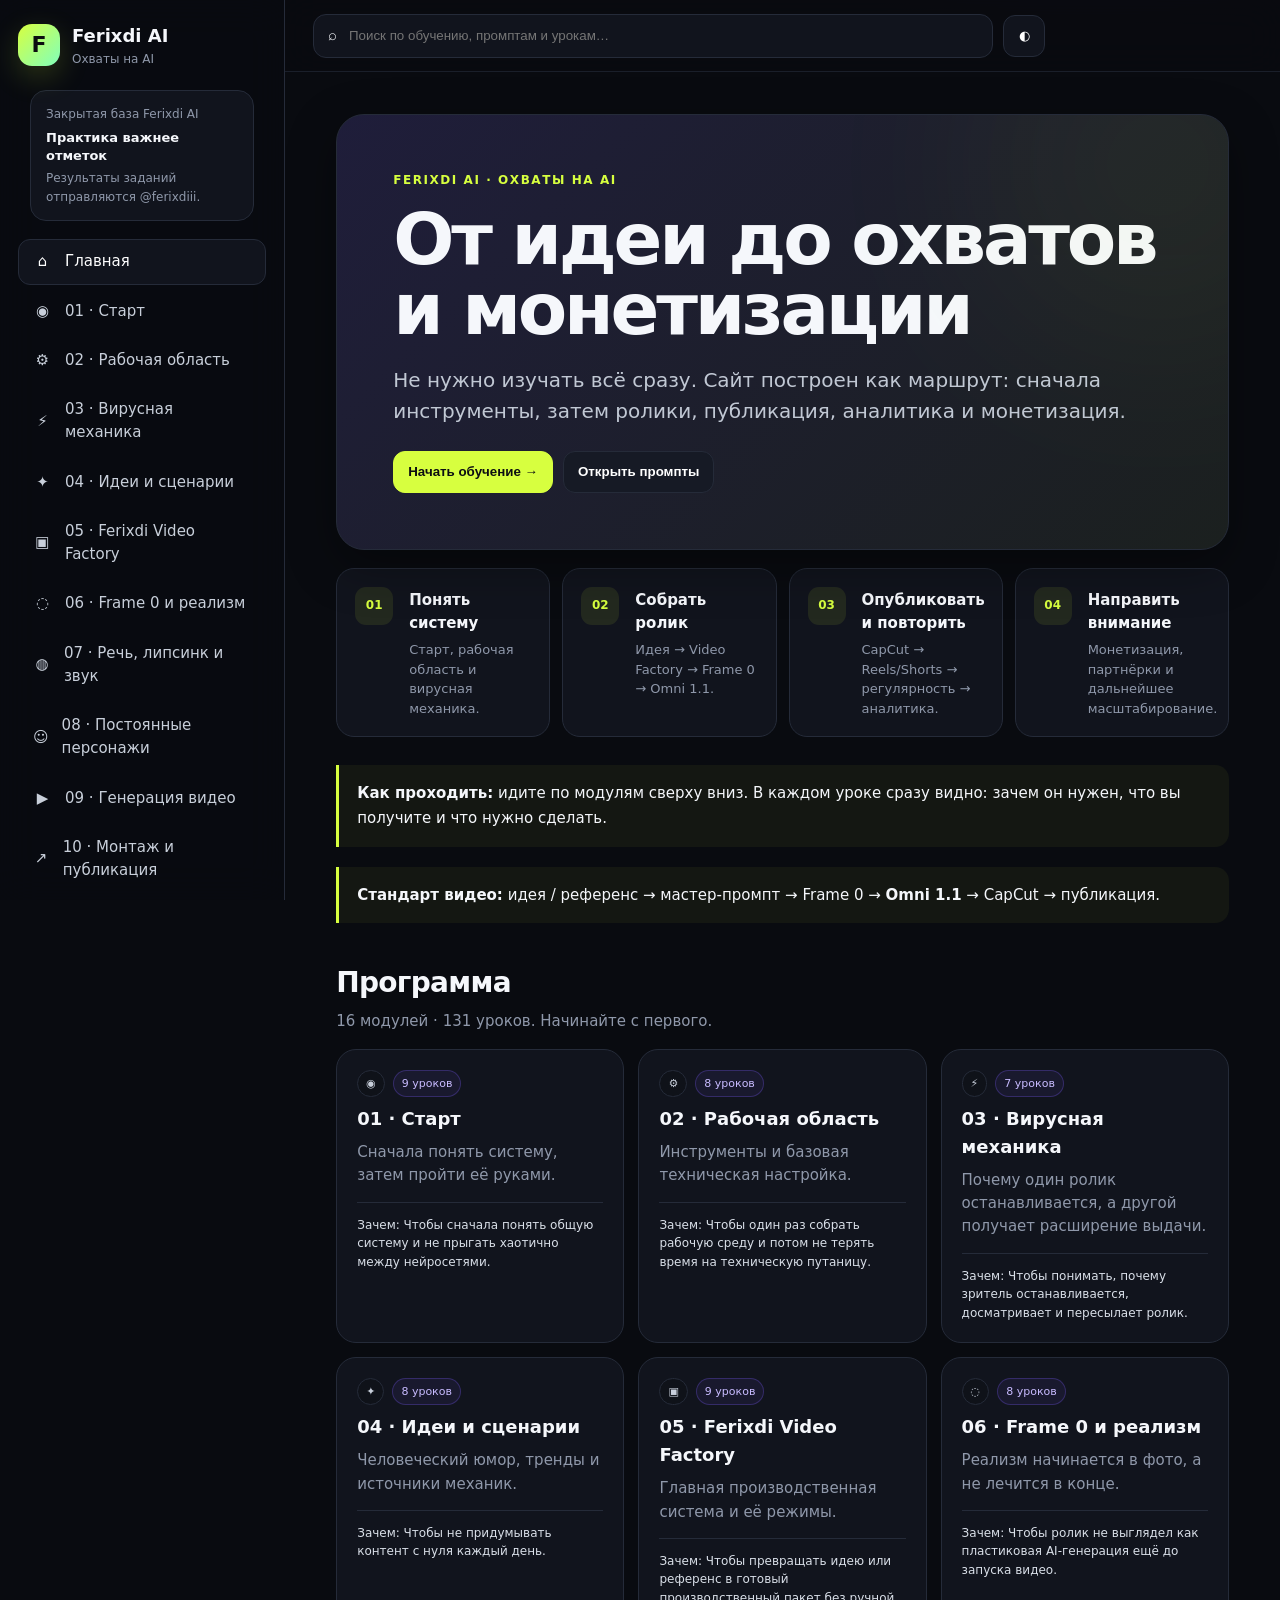
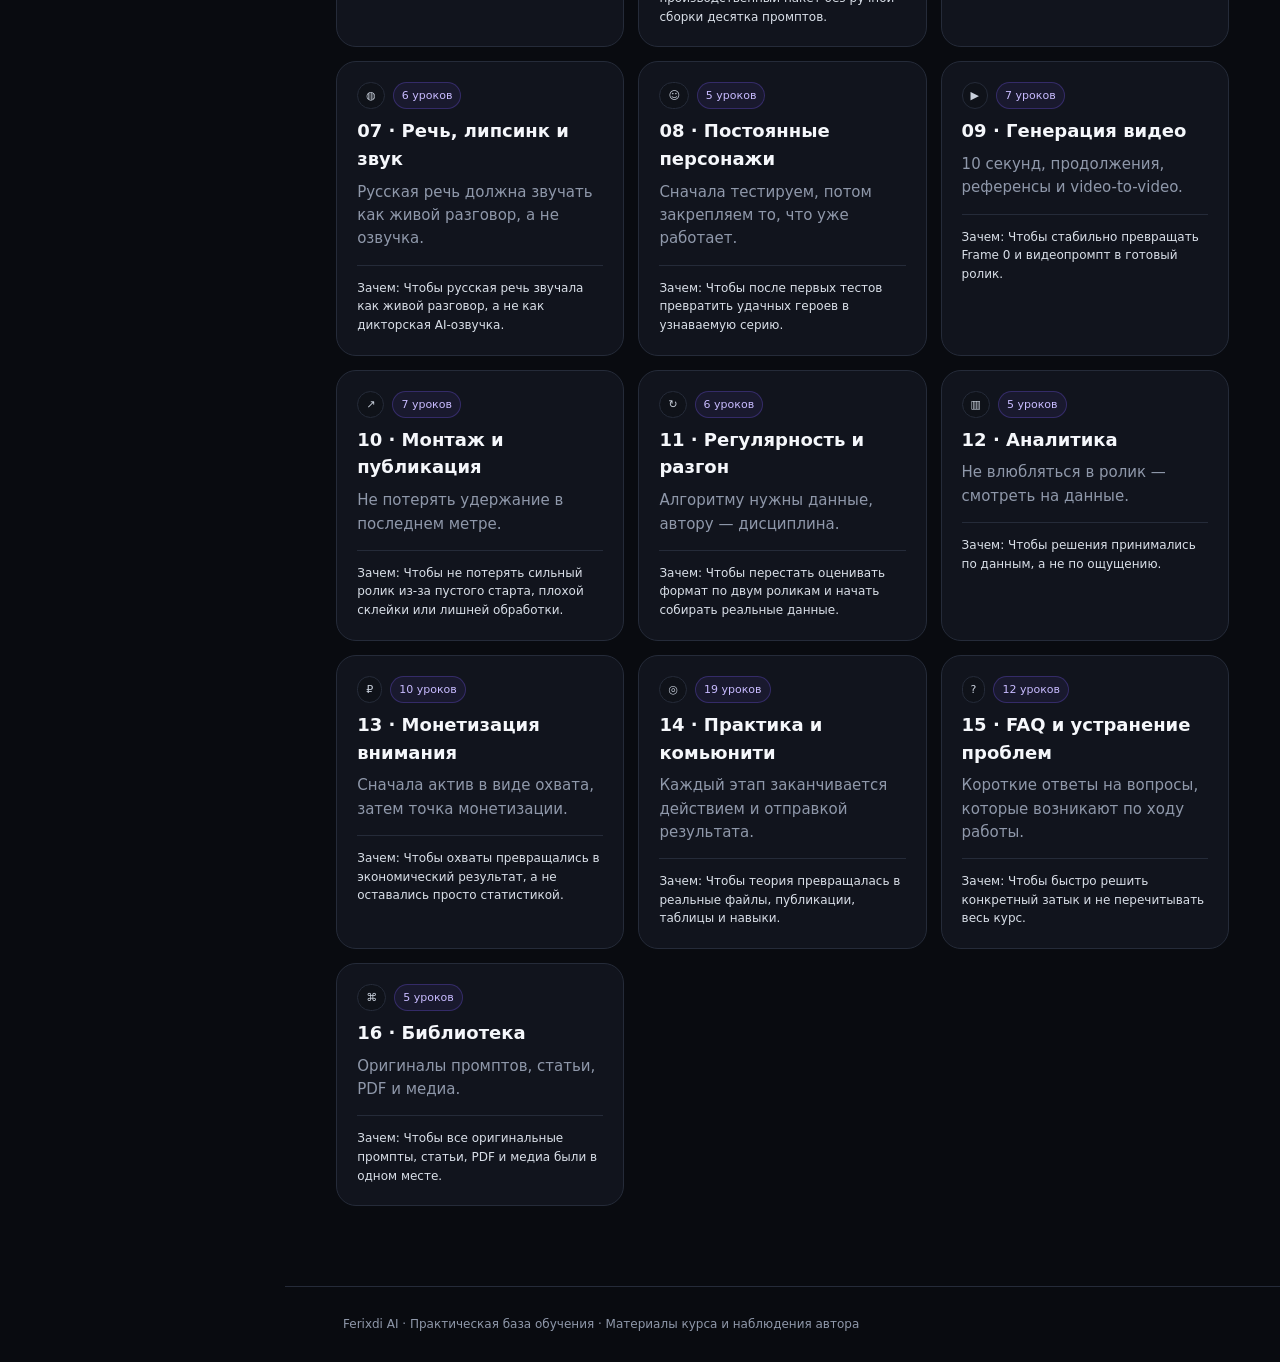
==== index.html @ ac0b733c "Cache bust simplified course UI" ====
<!doctype html>
<html lang="ru">
<head>
  <meta charset="utf-8" />
  <meta name="viewport" content="width=device-width, initial-scale=1" />
  <meta name="theme-color" content="#0a0c12" />
  <title>Ferixdi AI — Охваты на AI</title>
  <meta name="description" content="Практическая система Ferixdi AI: охваты, AI-видео, персонажи, аналитика и монетизация." />
  <link rel="stylesheet" href="assets/css/styles.css?v=20260930-4" />
</head>
<body>
  <div class="app-shell">
    <aside class="sidebar" id="sidebar">
      <div class="brand-wrap">
        <div class="brand-mark">F</div>
        <div><div class="brand">Ferixdi AI</div><div class="brand-sub">Охваты на AI</div></div>
      </div>
      <div class="sidebar-note">
        <div class="muted small">Закрытая база Ferixdi AI</div>
        <strong>Практика важнее отметок</strong>
        <div class="muted small">Результаты заданий отправляются @ferixdiii.</div>
      </div>
      <nav id="nav" class="nav"></nav>
      <div class="sidebar-bottom">
        <a class="ghost-btn" href="https://t.me/ferixdiii" target="_blank" rel="noreferrer">Написать @ferixdiii</a>
      </div>
    </aside>

    <main class="main">
      <header class="topbar">
        <button class="icon-btn mobile-only" id="menuBtn" aria-label="Открыть меню">☰</button>
        <div class="search-wrap">
          <span>⌕</span><input id="searchInput" placeholder="Поиск по обучению, промптам и урокам…" />
        </div>
        <button class="icon-btn" id="themeBtn" title="Переключить тему">◐</button>
      </header>

      <section id="view"></section>
      <footer class="footer">Ferixdi AI · Практическая база обучения · Материалы курса и наблюдения автора</footer>
    </main>
  </div>

  <div class="modal" id="modal" aria-hidden="true">
    <div class="modal-backdrop" data-close></div>
    <div class="modal-card">
      <button class="modal-close" data-close>×</button>
      <div id="modalBody"></div>
    </div>
  </div>

  <script src="assets/js/app.js?v=20260930-4"></script>
<!-- final-build -->
</body>
</html>
---- assets/css/styles.css ----
:root{--bg:#090b10;--panel:#11141d;--panel2:#161a25;--text:#f5f7fb;--muted:#8f98aa;--line:#252b39;--accent:#d7ff3f;--accent2:#7c5cff;--danger:#ff6d7a;--shadow:0 16px 48px rgba(0,0,0,.35)}
*{box-sizing:border-box} html{scroll-behavior:smooth} body{margin:0;background:radial-gradient(1000px 600px at 85% -10%,rgba(124,92,255,.16),transparent 55%),var(--bg);color:var(--text);font:15px/1.55 Inter,ui-sans-serif,system-ui,-apple-system,BlinkMacSystemFont,"Segoe UI",sans-serif}.app-shell{display:grid;grid-template-columns:285px 1fr;min-height:100vh}.sidebar{position:sticky;top:0;height:100vh;padding:22px 18px;border-right:1px solid var(--line);background:rgba(9,11,16,.88);backdrop-filter:blur(18px);overflow:auto;z-index:20}.brand-wrap{display:flex;gap:12px;align-items:center;margin-bottom:22px}.brand-mark{width:42px;height:42px;border-radius:14px;display:grid;place-items:center;background:linear-gradient(135deg,var(--accent),#81ffbc);color:#0b0d10;font-weight:900;font-size:22px;box-shadow:0 10px 30px rgba(215,255,63,.18)}.brand{font-weight:850;font-size:18px}.brand-sub{font-size:12px;color:var(--muted)}.sidebar-progress{background:var(--panel);border:1px solid var(--line);border-radius:16px;padding:14px;margin-bottom:16px}.progress-line{height:7px;background:#202533;border-radius:99px;overflow:hidden;margin:10px 0}.progress-line span{display:block;height:100%;width:0;background:linear-gradient(90deg,var(--accent),#7dffa5);transition:.3s}.progress-label{display:flex;justify-content:space-between;gap:8px;font-size:12px;color:var(--muted)}.progress-label strong{color:var(--text)}.nav{display:flex;flex-direction:column;gap:4px}.nav-item{display:flex;gap:10px;align-items:center;padding:10px 11px;border-radius:12px;color:#c8cfda;text-decoration:none;cursor:pointer;border:1px solid transparent}.nav-item:hover,.nav-item.active{background:var(--panel);border-color:var(--line);color:#fff}.nav-icon{width:25px;text-align:center}.sidebar-bottom{margin-top:22px}.ghost-btn,.btn{display:inline-flex;align-items:center;justify-content:center;gap:8px;border-radius:12px;padding:10px 14px;text-decoration:none;font-weight:700;cursor:pointer;border:1px solid var(--line)}.ghost-btn{color:#e7ebf2;background:transparent;width:100%}.btn{background:var(--accent);border-color:var(--accent);color:#0c0e12}.btn.secondary{background:var(--panel2);color:#fff;border-color:var(--line)}.btn.small{padding:7px 10px;font-size:12px}.main{min-width:0}.topbar{height:72px;position:sticky;top:0;z-index:15;display:flex;align-items:center;gap:10px;padding:12px 28px;background:rgba(9,11,16,.78);backdrop-filter:blur(18px);border-bottom:1px solid rgba(37,43,57,.65)}.search-wrap{max-width:680px;flex:1;display:flex;align-items:center;gap:10px;background:var(--panel);border:1px solid var(--line);border-radius:13px;padding:0 14px}.search-wrap input{width:100%;height:42px;border:0;outline:0;background:transparent;color:#fff}.icon-btn{width:42px;height:42px;border-radius:12px;border:1px solid var(--line);background:var(--panel);color:#fff;cursor:pointer}.mobile-only{display:none}#view{padding:32px clamp(20px,4vw,58px) 80px;max-width:1460px;margin:0 auto}.hero{position:relative;overflow:hidden;border:1px solid var(--line);border-radius:28px;padding:clamp(26px,5vw,56px);background:linear-gradient(135deg,rgba(124,92,255,.13),rgba(215,255,63,.05)),var(--panel);box-shadow:var(--shadow)}.hero:after{content:"";position:absolute;width:300px;height:300px;right:-80px;top:-100px;border-radius:50%;background:var(--accent);filter:blur(120px);opacity:.08}.eyebrow{font-size:12px;letter-spacing:.13em;text-transform:uppercase;color:var(--accent);font-weight:800}.hero h1{font-size:clamp(34px,6vw,72px);line-height:.98;letter-spacing:-.045em;margin:14px 0 18px;max-width:950px}.hero p{font-size:clamp(16px,2vw,20px);max-width:820px;color:#c1c8d4}.hero-actions{display:flex;flex-wrap:wrap;gap:10px;margin-top:24px}.kpis{display:grid;grid-template-columns:repeat(4,minmax(0,1fr));gap:12px;margin-top:18px}.kpi{background:var(--panel);border:1px solid var(--line);padding:18px;border-radius:18px}.kpi strong{font-size:24px;display:block}.kpi span{color:var(--muted);font-size:12px}.section-head{display:flex;align-items:end;justify-content:space-between;gap:20px;margin:38px 0 16px}.section-head h2{margin:0;font-size:28px;letter-spacing:-.025em}.section-head p{margin:5px 0 0;color:var(--muted)}.grid{display:grid;grid-template-columns:repeat(3,minmax(0,1fr));gap:14px}.card{background:var(--panel);border:1px solid var(--line);border-radius:20px;padding:20px;transition:.2s;position:relative}.card:hover{transform:translateY(-2px);border-color:#353d50}.card h3{margin:8px 0 8px;font-size:18px}.card p{color:var(--muted);margin:0 0 14px}.card-meta{display:flex;gap:8px;flex-wrap:wrap}.badge{font-size:11px;border:1px solid var(--line);padding:4px 8px;border-radius:99px;color:#c9d0dc;background:#0f1219}.badge.accent{color:#dfff69;border-color:rgba(215,255,63,.25);background:rgba(215,255,63,.06)}.badge.purple{color:#c8bbff;border-color:rgba(124,92,255,.28);background:rgba(124,92,255,.08)}.lesson-list{display:grid;gap:10px}.lesson-row{display:grid;grid-template-columns:auto 1fr auto;gap:14px;align-items:center;background:var(--panel);border:1px solid var(--line);border-radius:16px;padding:14px 16px}.lesson-check{width:26px;height:26px;border-radius:50%;border:1px solid #394153;background:#0c0f15;color:transparent;cursor:pointer}.lesson-check.done{background:var(--accent);border-color:var(--accent);color:#0b0d10}.lesson-row h4{margin:0 0 3px}.lesson-row small{color:var(--muted)}.lesson-actions{display:flex;gap:8px}.article{max-width:1040px;width:100%}.article h1{font-size:clamp(38px,5vw,62px);line-height:1.04;letter-spacing:-.04em;max-width:980px;margin:16px 0 18px}.article h2{margin:38px 0 14px;font-size:28px;letter-spacing:-.02em}.article p,.article li{font-size:16px;line-height:1.78;color:#c9d0dc}.article>p:first-of-type{font-size:18px;line-height:1.65;color:#e8ecf4;max-width:900px}.callout{border-left:3px solid var(--accent);background:rgba(215,255,63,.05);padding:16px 18px;border-radius:0 14px 14px 0;margin:20px 0}.quote{font-size:22px;line-height:1.35;color:#fff;font-weight:750}.steps{counter-reset:s;display:grid;gap:12px;margin:22px 0}.step{display:grid;grid-template-columns:42px minmax(0,1fr);gap:14px;align-items:start;background:var(--panel);border:1px solid var(--line);padding:17px 18px;border-radius:16px;min-width:0}.step:before{counter-increment:s;content:counter(s);width:34px;height:34px;border-radius:10px;background:var(--accent);color:#0b0d10;font-weight:900;display:grid;place-items:center;line-height:1}.step>span{display:block;min-width:0;line-height:1.65;color:#e4e8f0;overflow-wrap:normal;word-break:normal}.media-grid{display:grid;grid-template-columns:repeat(2,minmax(0,1fr));gap:14px}.media-card{background:var(--panel);border:1px solid var(--line);border-radius:18px;overflow:hidden}.media-card video,.media-card img{display:block;width:100%;max-height:430px;object-fit:contain;background:#050607}.media-body{padding:15px}.media-body h4{margin:0 0 6px}.prompt-grid{display:grid;grid-template-columns:repeat(2,minmax(0,1fr));gap:14px}.prompt-card{background:linear-gradient(145deg,rgba(124,92,255,.08),transparent 45%),var(--panel);border:1px solid var(--line);border-radius:20px;padding:20px}.prompt-card h3{margin:8px 0}.prompt-card .desc{color:var(--muted)}.prompt-viewer{background:#06080d;border:1px solid var(--line);border-radius:14px;max-height:68vh;overflow:auto;font:12px/1.6 ui-monospace,SFMono-Regular,Menlo,monospace}.prompt-line{display:grid;grid-template-columns:52px 1fr;gap:14px;padding:0 12px;border-bottom:1px solid rgba(255,255,255,.02);position:relative}.prompt-line:hover{background:#121722}.prompt-line .ln{color:#596174;text-align:right;user-select:none}.prompt-line code{white-space:pre-wrap;color:#e8ecf4}.line-tip{position:fixed;z-index:100;background:#171b25;color:#fff;border:1px solid #333a4d;border-radius:10px;padding:10px 12px;max-width:360px;font:12px/1.4 system-ui;box-shadow:var(--shadow);pointer-events:none;display:none}.toolbar{display:flex;gap:8px;flex-wrap:wrap;margin-bottom:12px}.timeline{display:grid;gap:10px}.timeline-item{display:grid;grid-template-columns:100px 1fr;gap:16px}.timeline-left{color:var(--accent);font-weight:800}.timeline-body{padding:0 0 18px 18px;border-left:1px solid var(--line)}.community-grid{display:grid;grid-template-columns:repeat(3,minmax(0,1fr));gap:12px}.person{background:var(--panel);border:1px solid var(--line);border-radius:16px;padding:14px}.person strong{display:block}.person a{color:#c9ff63;text-decoration:none;font-size:13px}.task{border:1px solid var(--line);border-radius:18px;padding:18px;background:var(--panel);margin-bottom:12px}.task h3{margin-top:0}.task .task-num{color:var(--accent);font-weight:900}.mini-links{display:flex;flex-wrap:wrap;gap:8px}.mini-links a{color:#dfe5ef;text-decoration:none;border:1px solid var(--line);border-radius:10px;padding:7px 9px;background:#0d1017}.footer{padding:28px 58px;border-top:1px solid var(--line);color:var(--muted);font-size:12px}.muted{color:var(--muted)}.small{font-size:12px}.modal{position:fixed;inset:0;z-index:80;display:none}.modal.open{display:block}.modal-backdrop{position:absolute;inset:0;background:rgba(0,0,0,.72);backdrop-filter:blur(5px)}.modal-card{position:relative;margin:4vh auto;width:min(1100px,92vw);max-height:92vh;overflow:auto;background:var(--bg);border:1px solid var(--line);border-radius:22px;padding:24px;box-shadow:var(--shadow)}.modal-close{position:sticky;float:right;top:0;z-index:3;width:38px;height:38px;border-radius:10px;background:var(--panel2);color:#fff;border:1px solid var(--line);font-size:24px;cursor:pointer}.search-results{display:grid;gap:8px}.search-hit{background:var(--panel);border:1px solid var(--line);border-radius:14px;padding:14px;cursor:pointer}.light{--bg:#f5f7fb;--panel:#fff;--panel2:#f1f3f7;--text:#141821;--muted:#697386;--line:#dfe4ec;--shadow:0 16px 40px rgba(30,40,60,.09)}.light body{background:var(--bg)}
@media(max-width:1100px){.grid,.community-grid{grid-template-columns:repeat(2,minmax(0,1fr))}.kpis{grid-template-columns:repeat(2,minmax(0,1fr))}}
@media(max-width:900px){.deep-grid{grid-template-columns:1fr}}
@media(max-width:820px){.app-shell{display:block}.sidebar{position:fixed;left:-310px;width:285px;transition:.25s;box-shadow:var(--shadow)}.sidebar.open{left:0}.mobile-only{display:inline-grid;place-items:center}.topbar{padding:12px 14px}#view{padding:22px 14px 60px}.grid,.prompt-grid,.community-grid,.media-grid{grid-template-columns:1fr}.lesson-row{grid-template-columns:auto 1fr}.lesson-actions{grid-column:2}.kpis{grid-template-columns:1fr 1fr}.timeline-item{grid-template-columns:1fr}.timeline-body{border-left:0;padding-left:0}.footer{padding:24px 14px}.hero{border-radius:22px}}

.sidebar-note{
  margin:14px 12px 18px;
  padding:14px 15px;
  border:1px solid var(--line);
  border-radius:16px;
  background:var(--panel);
  display:grid;
  gap:5px;
}
.sidebar-note strong{font-size:13px;line-height:1.35}
.lesson-block{
  margin:34px 0 26px;
  padding-top:8px;
  border-top:1px solid var(--line);
}
.lesson-block h2{margin:18px 0 12px;font-size:24px}
.lesson-block p{line-height:1.78}


/* Lesson reading layout */
.lesson-section-head{margin-bottom:18px;max-width:860px}
.section-kicker{display:inline-block;margin-bottom:6px;font-size:11px;letter-spacing:.14em;font-weight:850;color:var(--accent)}
.section-intro{margin:0;color:var(--muted)!important;font-size:15px!important;line-height:1.65!important}
.deep-grid{display:grid;grid-template-columns:repeat(2,minmax(0,1fr));gap:16px;margin-top:18px}
.deep-card{position:relative;background:linear-gradient(145deg,rgba(124,92,255,.055),transparent 55%),var(--panel);border:1px solid var(--line);border-radius:20px;padding:22px;min-width:0}
.deep-card h3{margin:4px 0 14px;font-size:20px;letter-spacing:-.015em}
.deep-card p{margin:0 0 13px;font-size:15px!important;line-height:1.72!important;color:#c9d0dc!important}
.deep-card p:last-child{margin-bottom:0}
.deep-card .lead{font-size:16px!important;color:#eef2f7!important}
.deep-num{font:800 11px/1 ui-monospace,SFMono-Regular,Menlo,monospace;color:var(--accent);letter-spacing:.08em}
.lesson-block{scroll-margin-top:90px}
.lesson-block>.prompt-grid{margin-top:16px}
.prompt-card p{line-height:1.65}
.prompt-card strong{color:#f3f6fb}
.lesson-actions{display:flex;flex-wrap:wrap;gap:10px;margin-top:34px;padding-top:22px;border-top:1px solid var(--line)}
.lesson-actions .btn{min-height:42px}
.article .media-card{margin:18px 0}
.article .media-card+.media-card{margin-top:14px}
.callout{line-height:1.65}
.quote{margin:22px 0;padding:18px 20px;border-radius:16px;background:linear-gradient(90deg,rgba(215,255,63,.07),rgba(124,92,255,.05));border:1px solid var(--line)}

@media(max-width:520px){
  .step{grid-template-columns:34px minmax(0,1fr);gap:11px;padding:14px}
  .step:before{width:30px;height:30px;border-radius:9px}
  .article h1{font-size:36px}
  .deep-card{padding:18px}
}


/* Final lesson spacing + collision fixes */
.article > .btn,
.article > button.btn,
.article > a.btn{
  margin:12px 10px 18px 0;
  vertical-align:middle;
}
.article > .btn + .btn,
.article > button.btn + .btn,
.article > a.btn + .btn{
  margin-left:0;
}
.article .mini-links{
  margin:16px 0 20px;
}
.article .mini-links + p,
.article .btn + p,
.article button.btn + p,
.article a.btn + p{
  margin-top:8px;
}
.article .steps + .btn,
.article .steps + a.btn,
.article .steps + button.btn{
  margin-top:14px;
}
.article .media-card + .btn,
.article .media-card + a.btn,
.article .media-card + button.btn{
  margin-top:16px;
}
.article .lesson-block{
  clear:both;
}
.article .lesson-block + .lesson-block{
  margin-top:42px;
}
.hero-actions .btn{
  margin:0;
}
.prompt-card .hero-actions{
  margin-top:18px;
}
.prompt-card .hero-actions .btn{
  margin:0;
}
.lesson-actions{
  align-items:center;
}
.lesson-actions .btn{
  margin:0;
}

/* Better desktop rhythm */
@media(min-width:1100px){
  #view{padding-top:42px}
  .article{padding-right:18px}
  .deep-card{padding:24px 26px}
}

/* Better narrow desktop / browser zoom behavior */
@media(max-width:1250px){
  .app-shell{grid-template-columns:250px 1fr}
  .sidebar{padding-left:14px;padding-right:14px}
  .nav-item{padding:9px 9px}
  #view{padding-left:clamp(18px,3vw,38px);padding-right:clamp(18px,3vw,38px)}
}


/* SIMPLE COURSE UI V3 */
.article{max-width:1040px}
.article h1{max-width:980px;margin-bottom:22px}
.article h2{margin:38px 0 14px}
.article p{max-width:920px}

.lesson-guide{
  display:grid;
  grid-template-columns:1.15fr 1fr 1fr;
  gap:12px;
  margin:26px 0 36px;
}
.guide-card{
  min-width:0;
  padding:18px 19px;
  border:1px solid var(--line);
  border-radius:17px;
  background:var(--panel);
}
.guide-card.guide-main{
  background:linear-gradient(135deg,rgba(215,255,63,.08),rgba(124,92,255,.05)),var(--panel);
}
.guide-card span,.module-guide span{
  display:block;
  margin-bottom:8px;
  color:var(--accent);
  font-size:10px;
  line-height:1.2;
  font-weight:850;
  letter-spacing:.12em;
  text-transform:uppercase;
}
.guide-card strong{
  display:block;
  font-size:14px;
  line-height:1.55;
  color:#eef2f7;
}

.module-guide{
  display:grid;
  grid-template-columns:repeat(3,minmax(0,1fr));
  gap:12px;
  margin:24px 0 38px;
}
.module-guide>div{
  padding:18px 19px;
  border-radius:17px;
  border:1px solid var(--line);
  background:var(--panel);
}
.module-guide strong{
  display:block;
  font-size:14px;
  line-height:1.55;
}

.lesson-core{
  margin:0 0 40px;
  padding:26px 28px 30px;
  border:1px solid var(--line);
  border-radius:22px;
  background:linear-gradient(180deg,rgba(255,255,255,.018),transparent),var(--panel);
}
.lesson-core h2{margin-top:0}
.lesson-core>.btn,
.lesson-core>button.btn,
.lesson-core>a.btn{
  display:inline-flex;
  width:auto;
  margin:18px 12px 8px 0!important;
  clear:both;
}
.lesson-core .mini-links{margin:16px 0 22px}
.lesson-core .steps{margin:20px 0 24px}
.lesson-core .media-card{margin:20px 0 24px}

.btn{
  min-height:42px;
  line-height:1.2;
  white-space:normal;
  text-align:center;
  position:relative;
  z-index:1;
}
.article>.btn,
.article>button.btn,
.article>a.btn{
  margin:18px 12px 22px 0!important;
}
.btn+.btn{margin-left:0!important}

.lesson-block{
  margin:44px 0 0;
  padding-top:30px;
  border-top:1px solid var(--line);
}
.lesson-block .prompt-grid{margin-top:18px}
.prompt-card{display:flex;flex-direction:column;align-items:flex-start}
.prompt-card .hero-actions{margin-top:auto;padding-top:10px;width:100%}
.prompt-card .hero-actions .btn{margin:0!important}

.lesson-contact{
  display:flex;
  align-items:center;
  justify-content:space-between;
  gap:20px;
  margin:44px 0 20px;
  padding:20px 22px;
  border:1px solid var(--line);
  border-radius:18px;
  background:var(--panel);
}
.lesson-contact>div{display:grid;gap:4px}
.lesson-contact span{font-size:13px;color:var(--muted)}
.lesson-contact .btn{flex:0 0 auto;margin:0!important}

.lesson-nav{
  display:grid;
  grid-template-columns:minmax(0,1fr) minmax(0,1fr);
  gap:12px;
  margin:20px 0 12px;
  padding-top:20px;
  border-top:1px solid var(--line);
}
.lesson-nav .btn{width:100%;margin:0!important;padding:13px 16px}

.start-map{
  display:grid;
  grid-template-columns:repeat(4,minmax(0,1fr));
  gap:12px;
  margin:18px 0 28px;
}
.start-step{
  display:grid;
  grid-template-columns:42px 1fr;
  gap:12px;
  align-items:start;
  padding:18px;
  border:1px solid var(--line);
  border-radius:18px;
  background:var(--panel);
}
.start-step>span{
  display:grid;
  place-items:center;
  width:38px;height:38px;
  border-radius:11px;
  background:rgba(215,255,63,.09);
  color:var(--accent);
  font-weight:900;
  font-size:12px;
}
.start-step strong{display:block;margin:2px 0 5px}
.start-step p{margin:0!important;font-size:13px!important;line-height:1.5!important;color:var(--muted)!important}

.card-purpose{
  margin-top:14px;
  padding-top:13px;
  border-top:1px solid var(--line);
  color:#d9dfE8;
  font-size:12px;
  line-height:1.55;
}

.step{
  grid-template-columns:38px minmax(0,1fr)!important;
  align-items:start!important;
}
.step>span{
  min-width:0!important;
  width:auto!important;
  display:block!important;
  line-height:1.6!important;
  overflow-wrap:break-word;
  word-break:normal;
}

@media(max-width:1100px){
  .lesson-guide,.module-guide{grid-template-columns:1fr}
  .start-map{grid-template-columns:repeat(2,minmax(0,1fr))}
}
@media(max-width:700px){
  .lesson-core{padding:20px 18px 22px}
  .lesson-contact{align-items:flex-start;flex-direction:column}
  .lesson-contact .btn{width:100%}
  .lesson-nav{grid-template-columns:1fr}
  .start-map{grid-template-columns:1fr}
}
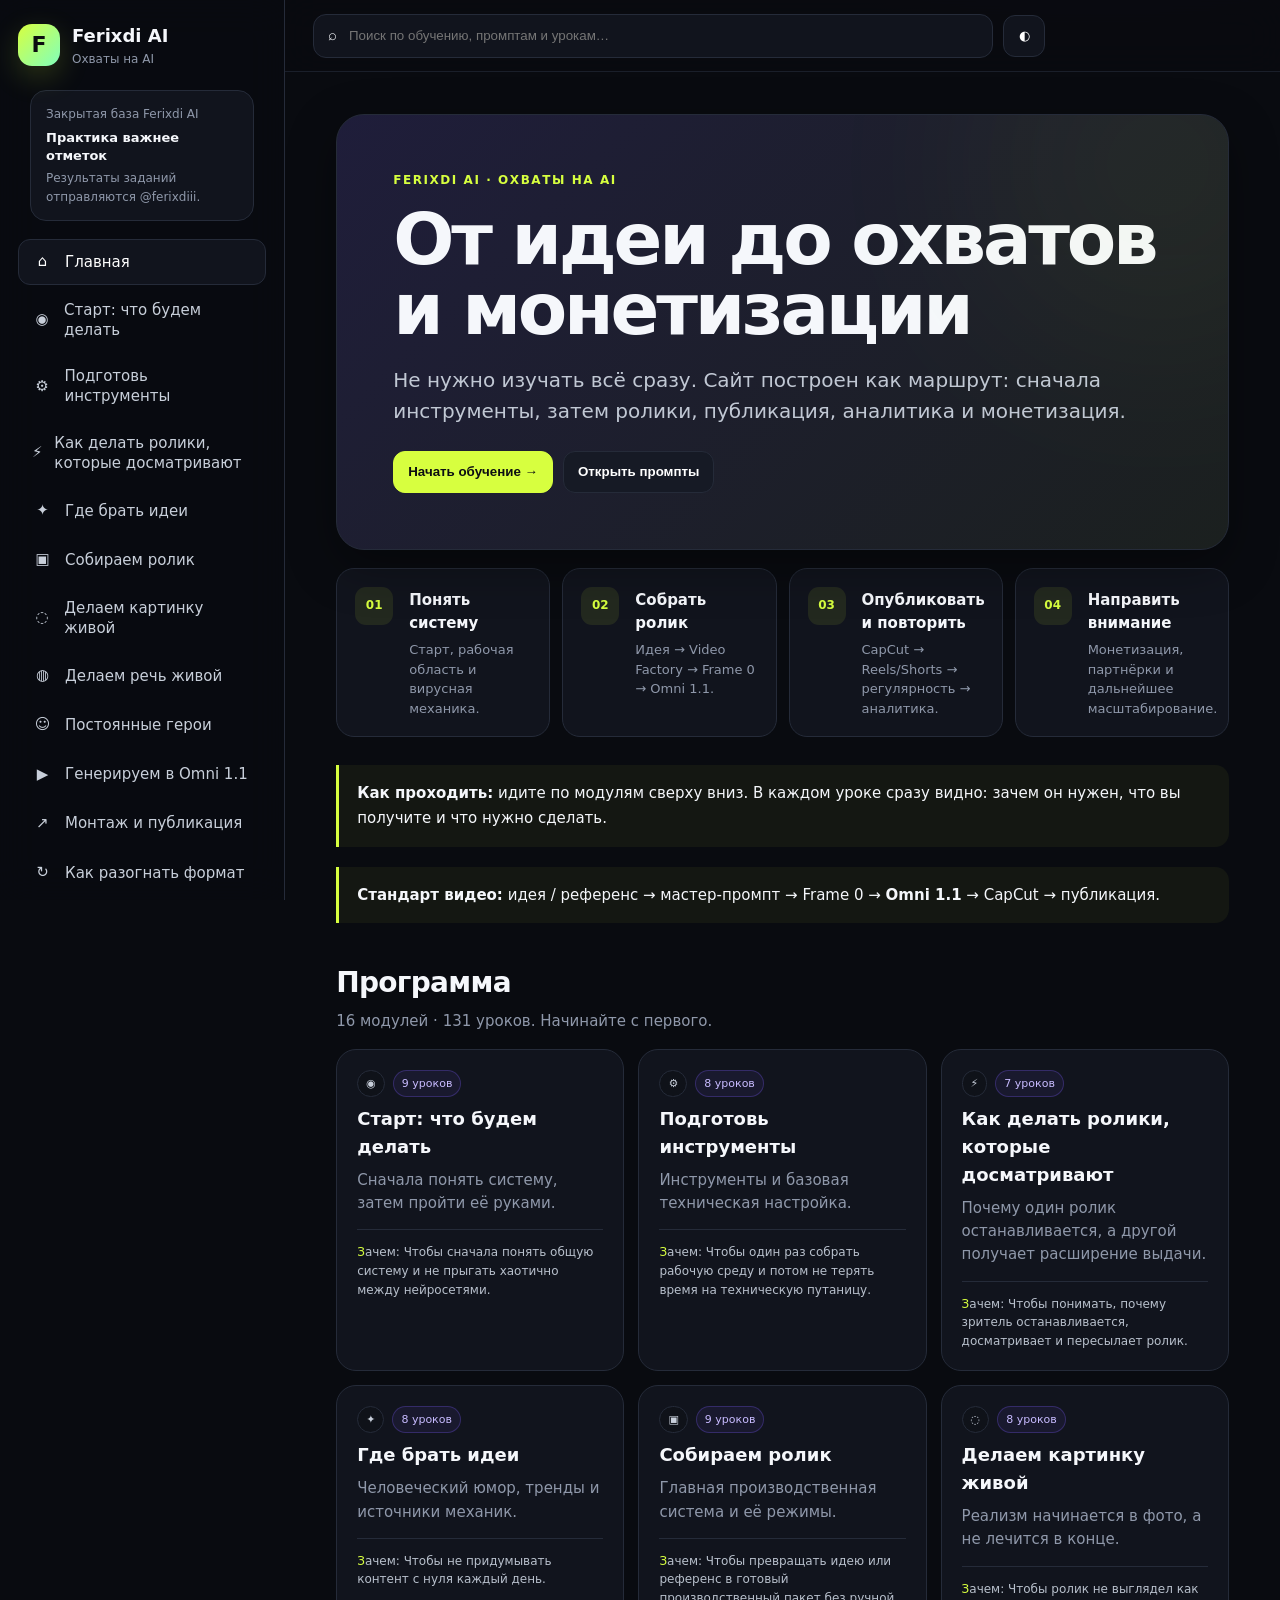
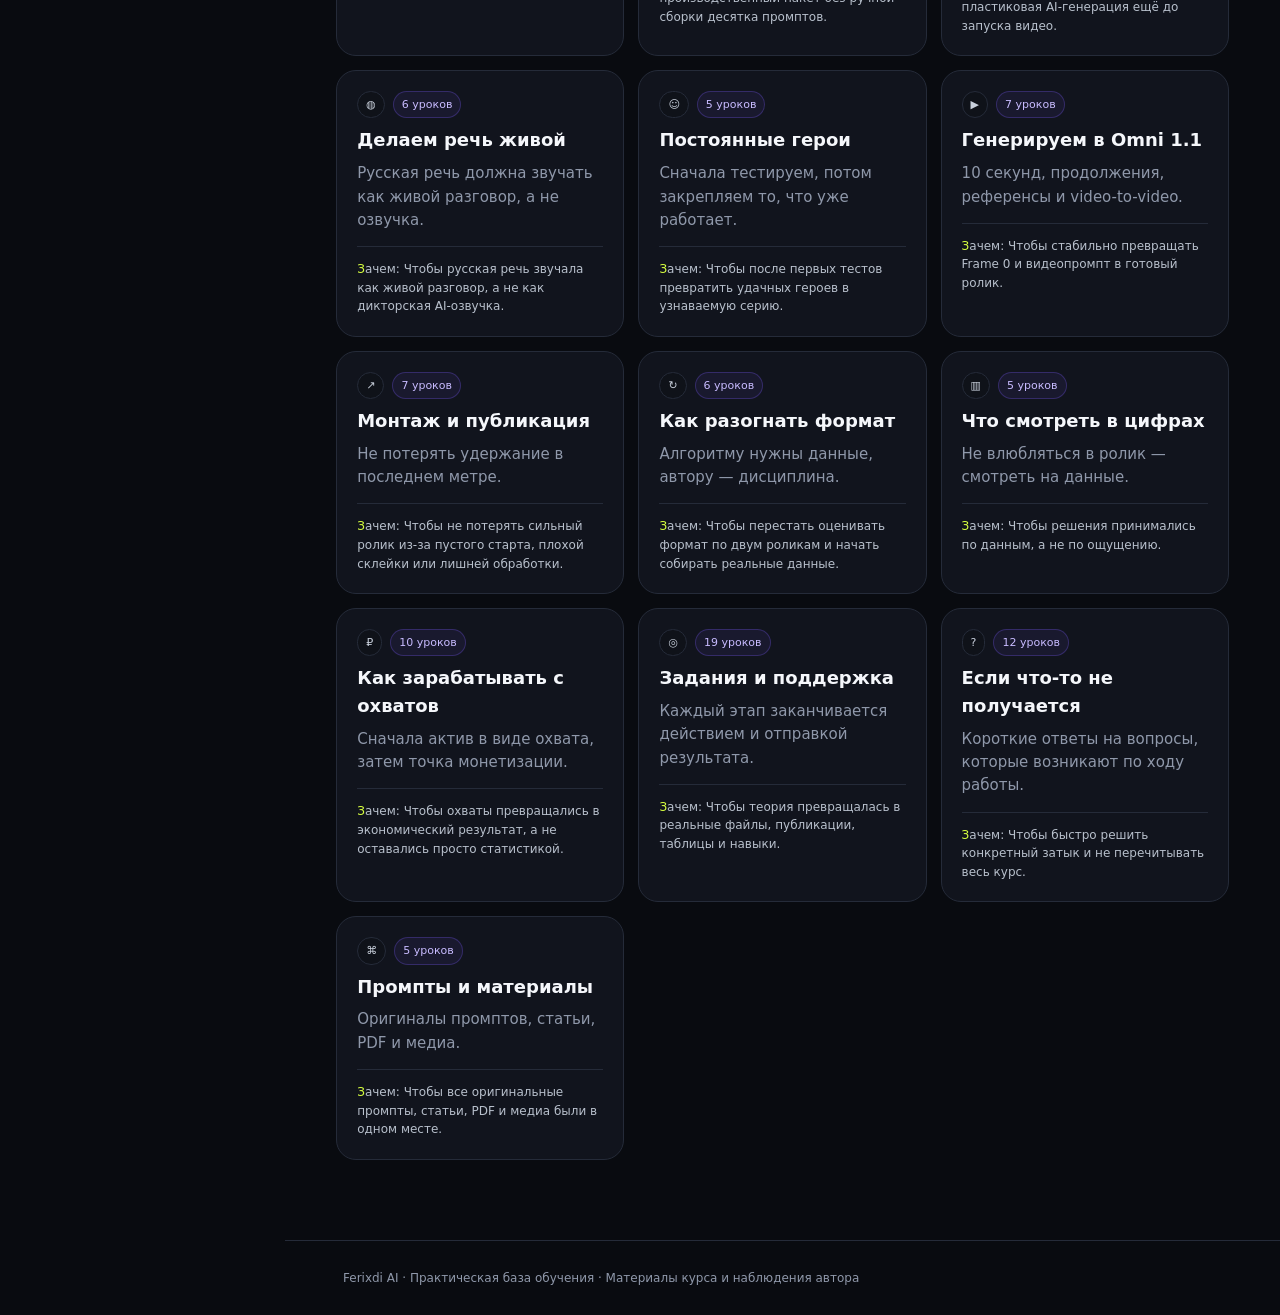
==== commit 50051eb6: "Cache bust beginner-friendly UI" ====
--- a/index.html
+++ b/index.html
@@ -6,7 +6,7 @@
   <meta name="theme-color" content="#0a0c12" />
   <title>Ferixdi AI — Охваты на AI</title>
   <meta name="description" content="Практическая система Ferixdi AI: охваты, AI-видео, персонажи, аналитика и монетизация." />
-  <link rel="stylesheet" href="assets/css/styles.css?v=20260930-4" />
+  <link rel="stylesheet" href="assets/css/styles.css?v=20260930-5" />
 </head>
 <body>
   <div class="app-shell">
@@ -48,7 +48,7 @@
     </div>
   </div>
 
-  <script src="assets/js/app.js?v=20260930-4"></script>
+  <script src="assets/js/app.js?v=20260930-5"></script>
 <!-- final-build -->
 </body>
 </html>
--- a/assets/css/styles.css
+++ b/assets/css/styles.css
@@ -311,3 +311,161 @@
   .lesson-nav{grid-template-columns:1fr}
   .start-map{grid-template-columns:1fr}
 }
+
+
+/* BEGINNER FRIENDLY V4 */
+.original-title{
+  margin:-8px 0 22px;
+  color:var(--muted);
+  font-size:12px;
+  line-height:1.5;
+}
+.friend-box{
+  margin:24px 0 34px;
+  padding:24px 26px;
+  border:1px solid rgba(215,255,63,.18);
+  border-radius:22px;
+  background:linear-gradient(135deg,rgba(215,255,63,.08),rgba(124,92,255,.06)),var(--panel);
+}
+.friend-label{
+  display:inline-block;
+  margin-bottom:8px;
+  color:var(--accent);
+  font-size:10px;
+  font-weight:900;
+  letter-spacing:.13em;
+}
+.friend-box h2{
+  margin:0 0 10px!important;
+  font-size:28px!important;
+}
+.friend-box>p{
+  margin:0 0 18px!important;
+  max-width:820px;
+  color:#eef2f7!important;
+  font-size:17px!important;
+  line-height:1.65!important;
+}
+.friend-result,.friend-action{
+  padding:13px 15px;
+  border-radius:13px;
+  background:rgba(255,255,255,.035);
+  border:1px solid var(--line);
+  line-height:1.55;
+  color:#dce2ec;
+}
+.friend-result{margin-bottom:9px}
+.friend-result strong,.friend-action strong{color:#fff}
+
+.prompt-library-simple{
+  display:grid;
+  gap:46px;
+}
+.prompt-group{
+  margin-top:12px;
+}
+.friendly-prompt{
+  min-height:100%;
+}
+.prompt-level{
+  display:inline-flex;
+  align-items:center;
+  width:auto;
+  padding:5px 9px;
+  margin-bottom:8px;
+  border-radius:999px;
+  background:rgba(215,255,63,.08);
+  border:1px solid rgba(215,255,63,.15);
+  color:var(--accent);
+  font-size:10px;
+  font-weight:850;
+  letter-spacing:.08em;
+}
+.prompt-original{
+  margin:-2px 0 14px!important;
+  color:var(--muted)!important;
+  font-size:11px!important;
+  line-height:1.4!important;
+}
+.friendly-prompt>p{
+  font-size:14px!important;
+  line-height:1.65!important;
+}
+.archive-box{
+  border:1px solid var(--line);
+  border-radius:18px;
+  background:var(--panel);
+  overflow:hidden;
+}
+.archive-box>summary{
+  cursor:pointer;
+  list-style:none;
+  padding:20px 22px;
+  display:flex;
+  justify-content:space-between;
+  gap:20px;
+  align-items:center;
+}
+.archive-box>summary::-webkit-details-marker{display:none}
+.archive-box>summary strong{font-size:16px}
+.archive-box>summary span{color:var(--muted);font-size:12px}
+.archive-box[open]>summary{border-bottom:1px solid var(--line)}
+.archive-box>.prompt-grid{padding:18px}
+
+.deep-dive{
+  border:1px solid var(--line);
+  border-radius:18px;
+  background:var(--panel);
+  padding:0!important;
+  overflow:hidden;
+}
+.deep-dive>summary{
+  cursor:pointer;
+  list-style:none;
+  padding:18px 20px;
+  display:flex;
+  align-items:center;
+  justify-content:space-between;
+  gap:18px;
+}
+.deep-dive>summary::-webkit-details-marker{display:none}
+.deep-dive>summary strong{font-size:15px}
+.deep-dive>summary span{font-size:12px;color:var(--muted)}
+.deep-inner{padding:0 20px 22px}
+.deep-dive:not([open]) .deep-inner{display:none}
+
+.card-purpose{
+  color:#b8c0cc;
+}
+.card-purpose::first-letter{color:var(--accent)}
+.nav-item span:last-child{
+  line-height:1.35;
+}
+.lesson-row{
+  cursor:pointer;
+  transition:.18s ease;
+}
+.lesson-row:hover{
+  transform:translateX(2px);
+  border-color:#394154;
+}
+.lesson-row strong{
+  font-size:15px;
+  line-height:1.4;
+}
+.lesson-row .small{
+  margin-top:4px;
+  line-height:1.5;
+}
+.simple-hero h1{
+  max-width:850px;
+}
+.simple-hero p{
+  max-width:760px;
+}
+
+@media(max-width:820px){
+  .friend-box{padding:20px 18px}
+  .friend-box h2{font-size:24px!important}
+  .archive-box>summary,.deep-dive>summary{align-items:flex-start;flex-direction:column;gap:4px}
+}
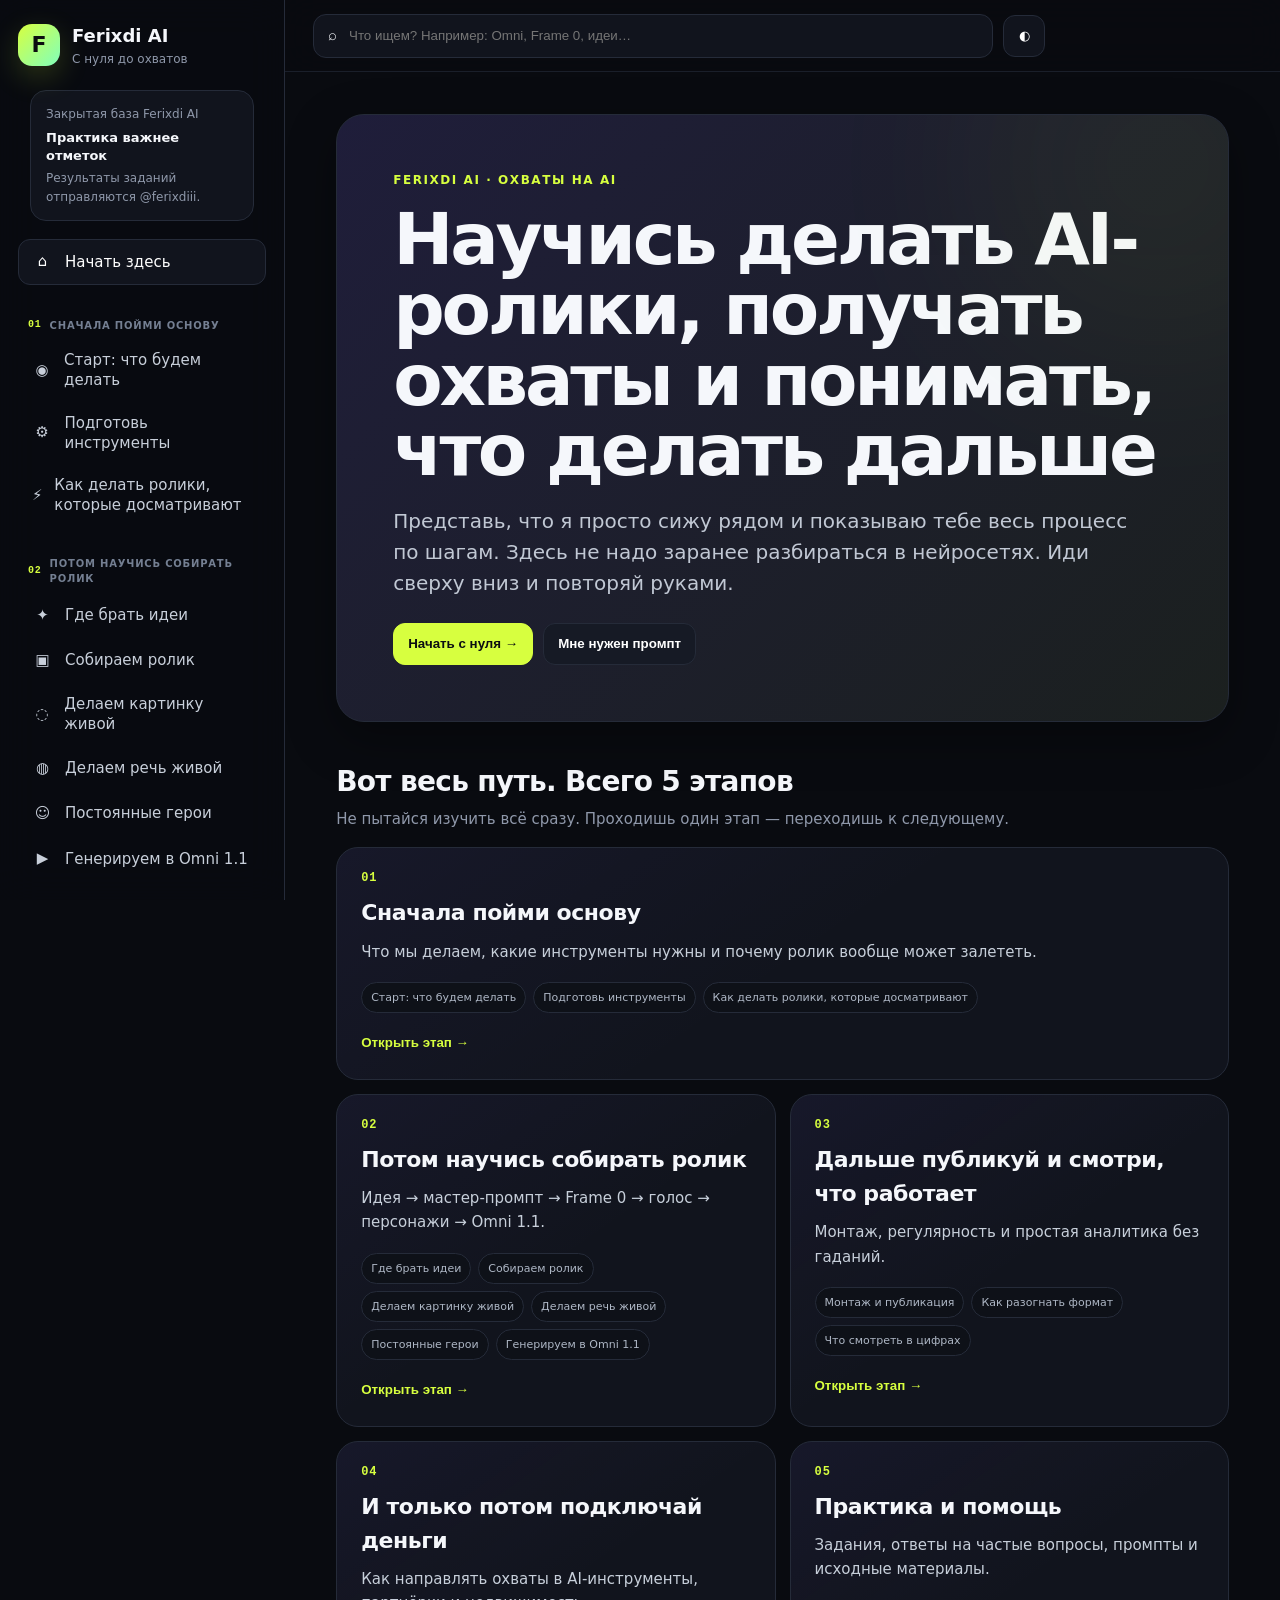
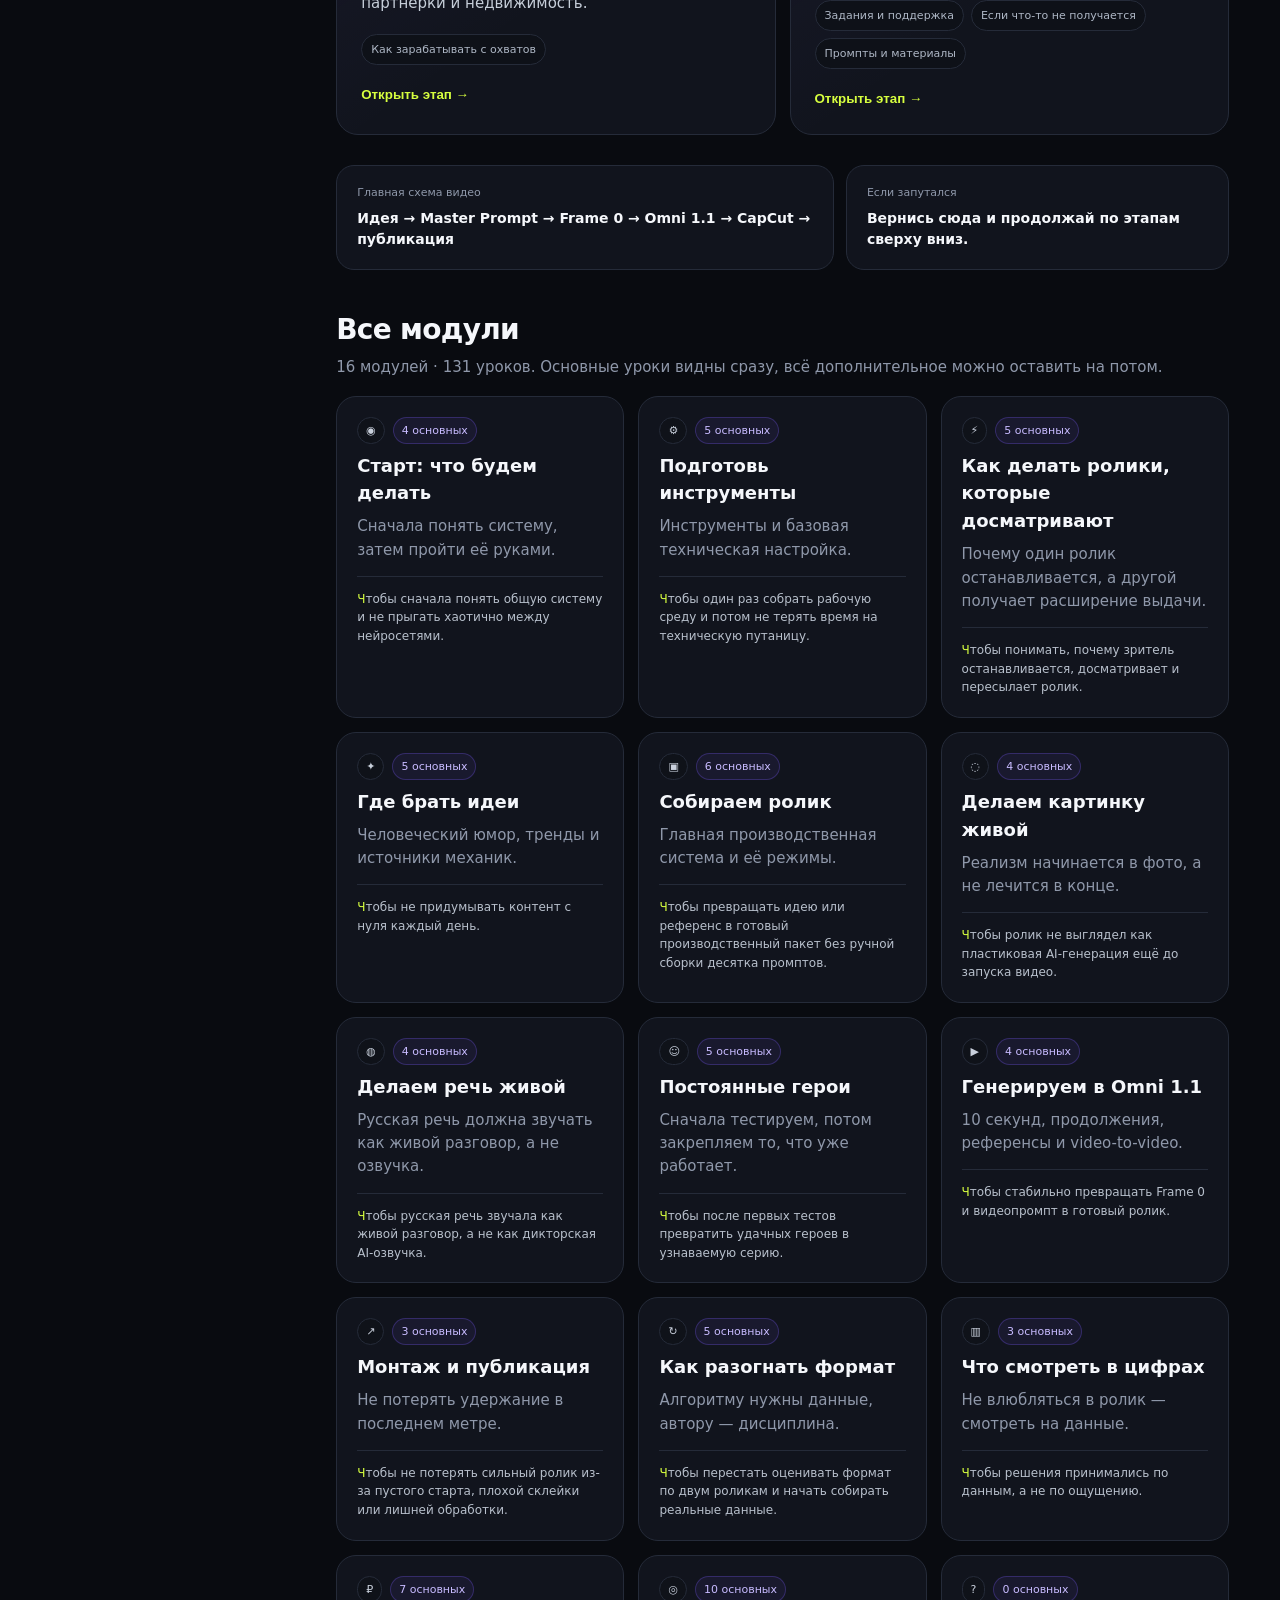
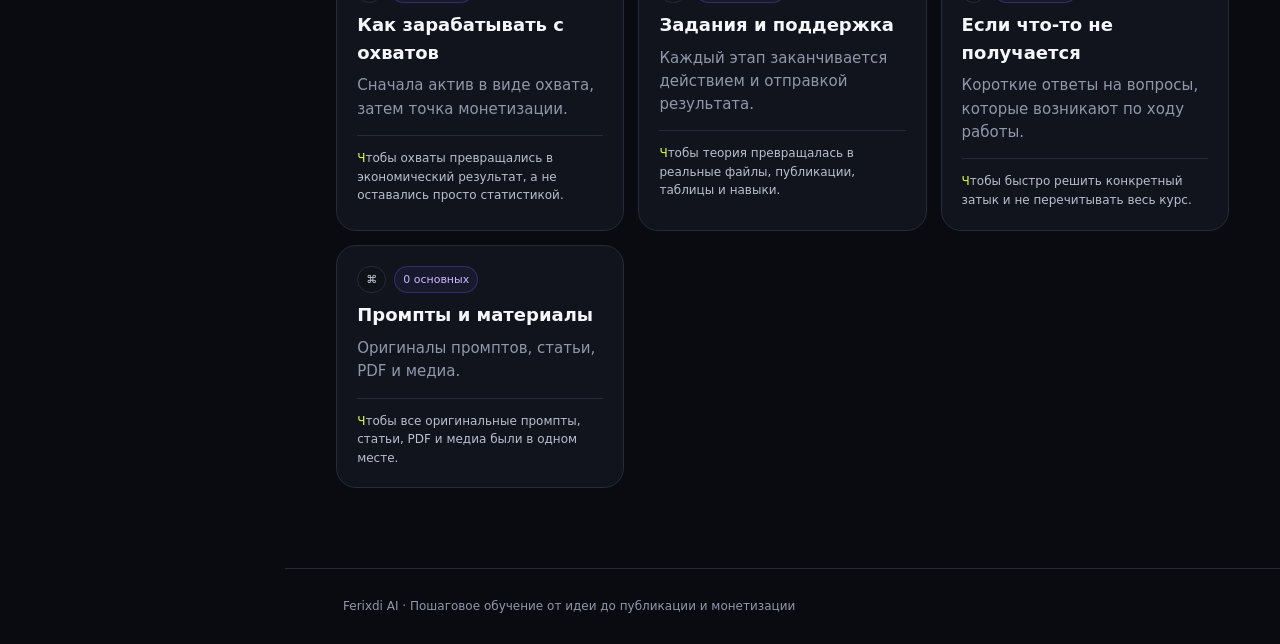
==== commit 987692e2: "Polish beginner labels and cache bust V6" ====
--- a/index.html
+++ b/index.html
@@ -6,14 +6,14 @@
   <meta name="theme-color" content="#0a0c12" />
   <title>Ferixdi AI — Охваты на AI</title>
   <meta name="description" content="Практическая система Ferixdi AI: охваты, AI-видео, персонажи, аналитика и монетизация." />
-  <link rel="stylesheet" href="assets/css/styles.css?v=20260930-5" />
+  <link rel="stylesheet" href="assets/css/styles.css?v=20260930-6" />
 </head>
 <body>
   <div class="app-shell">
     <aside class="sidebar" id="sidebar">
       <div class="brand-wrap">
         <div class="brand-mark">F</div>
-        <div><div class="brand">Ferixdi AI</div><div class="brand-sub">Охваты на AI</div></div>
+        <div><div class="brand">Ferixdi AI</div><div class="brand-sub">С нуля до охватов</div></div>
       </div>
       <div class="sidebar-note">
         <div class="muted small">Закрытая база Ferixdi AI</div>
@@ -30,13 +30,13 @@
       <header class="topbar">
         <button class="icon-btn mobile-only" id="menuBtn" aria-label="Открыть меню">☰</button>
         <div class="search-wrap">
-          <span>⌕</span><input id="searchInput" placeholder="Поиск по обучению, промптам и урокам…" />
+          <span>⌕</span><input id="searchInput" placeholder="Что ищем? Например: Omni, Frame 0, идеи…" />
         </div>
         <button class="icon-btn" id="themeBtn" title="Переключить тему">◐</button>
       </header>
 
       <section id="view"></section>
-      <footer class="footer">Ferixdi AI · Практическая база обучения · Материалы курса и наблюдения автора</footer>
+      <footer class="footer">Ferixdi AI · Пошаговое обучение от идеи до публикации и монетизации</footer>
     </main>
   </div>
 
@@ -48,7 +48,7 @@
     </div>
   </div>
 
-  <script src="assets/js/app.js?v=20260930-5"></script>
+  <script src="assets/js/app.js?v=20260930-6"></script>
 <!-- final-build -->
 </body>
 </html>
--- a/assets/css/styles.css
+++ b/assets/css/styles.css
@@ -469,3 +469,155 @@
   .friend-box h2{font-size:24px!important}
   .archive-box>summary,.deep-dive>summary{align-items:flex-start;flex-direction:column;gap:4px}
 }
+
+
+/* COURSE ROADMAP V5 */
+.nav-stage{margin:16px 0 4px}
+.nav-stage-title{
+  display:flex;
+  align-items:center;
+  gap:8px;
+  padding:7px 10px 6px;
+  color:#747f92;
+  font-size:10px;
+  font-weight:850;
+  letter-spacing:.08em;
+  text-transform:uppercase;
+}
+.nav-stage-title span{
+  color:var(--accent);
+  font:800 10px/1 ui-monospace,SFMono-Regular,Menlo,monospace;
+}
+.nav-home{margin-bottom:8px}
+.sidebar .nav{gap:2px}
+
+.stage-grid{
+  display:grid;
+  grid-template-columns:repeat(2,minmax(0,1fr));
+  gap:14px;
+  margin-bottom:30px;
+}
+.stage-card{
+  position:relative;
+  min-width:0;
+  padding:24px;
+  border:1px solid var(--line);
+  border-radius:22px;
+  background:linear-gradient(145deg,rgba(124,92,255,.055),transparent 52%),var(--panel);
+  cursor:pointer;
+  transition:.18s ease;
+}
+.stage-card:hover{transform:translateY(-2px);border-color:#3b4458}
+.stage-card:first-child{grid-column:span 2}
+.stage-num{
+  margin-bottom:12px;
+  color:var(--accent);
+  font:900 12px/1 ui-monospace,SFMono-Regular,Menlo,monospace;
+  letter-spacing:.08em;
+}
+.stage-card h3{
+  margin:0 0 9px;
+  font-size:22px;
+  letter-spacing:-.02em;
+}
+.stage-card>p{
+  margin:0 0 18px!important;
+  color:#c7cfda!important;
+  font-size:15px!important;
+  line-height:1.65!important;
+}
+.stage-modules{
+  display:flex;
+  flex-wrap:wrap;
+  gap:7px;
+  margin-bottom:18px;
+}
+.stage-modules span{
+  padding:6px 9px;
+  border:1px solid var(--line);
+  border-radius:999px;
+  color:#aeb7c5;
+  background:#0e1118;
+  font-size:11px;
+}
+.stage-link{
+  appearance:none;
+  border:0;
+  padding:0;
+  background:transparent;
+  color:var(--accent);
+  font-weight:800;
+  cursor:pointer;
+}
+.quick-rule{
+  display:grid;
+  grid-template-columns:1.3fr 1fr;
+  gap:12px;
+  margin:8px 0 38px;
+}
+.quick-rule>div{
+  padding:18px 20px;
+  border:1px solid var(--line);
+  border-radius:18px;
+  background:var(--panel);
+}
+.quick-rule span{
+  display:block;
+  margin-bottom:6px;
+  color:var(--muted);
+  font-size:11px;
+}
+.quick-rule strong{
+  display:block;
+  line-height:1.55;
+  font-size:14px;
+}
+
+.module-start-note{
+  margin:18px 0 30px;
+  padding:15px 17px;
+  border-radius:14px;
+  border:1px solid rgba(215,255,63,.15);
+  background:rgba(215,255,63,.045);
+  color:#dce2ea;
+  line-height:1.6;
+}
+.extra-lessons{
+  margin-top:18px;
+  border:1px solid var(--line);
+  border-radius:18px;
+  background:var(--panel);
+  overflow:hidden;
+}
+.extra-lessons>summary{
+  cursor:pointer;
+  list-style:none;
+  display:flex;
+  justify-content:space-between;
+  align-items:center;
+  gap:20px;
+  padding:18px 20px;
+}
+.extra-lessons>summary::-webkit-details-marker{display:none}
+.extra-lessons>summary strong{font-size:15px}
+.extra-lessons>summary span{font-size:12px;color:var(--muted)}
+.extra-lessons[open]>summary{border-bottom:1px solid var(--line)}
+.extra-lessons>.lesson-list{padding:14px}
+
+.module-intro>h2{margin-bottom:8px}
+.card-purpose{
+  min-height:52px;
+  line-height:1.55;
+}
+.roadmap{margin-top:38px}
+
+@media(max-width:950px){
+  .stage-grid{grid-template-columns:1fr}
+  .stage-card:first-child{grid-column:auto}
+  .quick-rule{grid-template-columns:1fr}
+}
+@media(max-width:820px){
+  .nav-stage-title{padding-left:8px}
+  .stage-card{padding:20px}
+  .extra-lessons>summary{align-items:flex-start;flex-direction:column;gap:5px}
+}
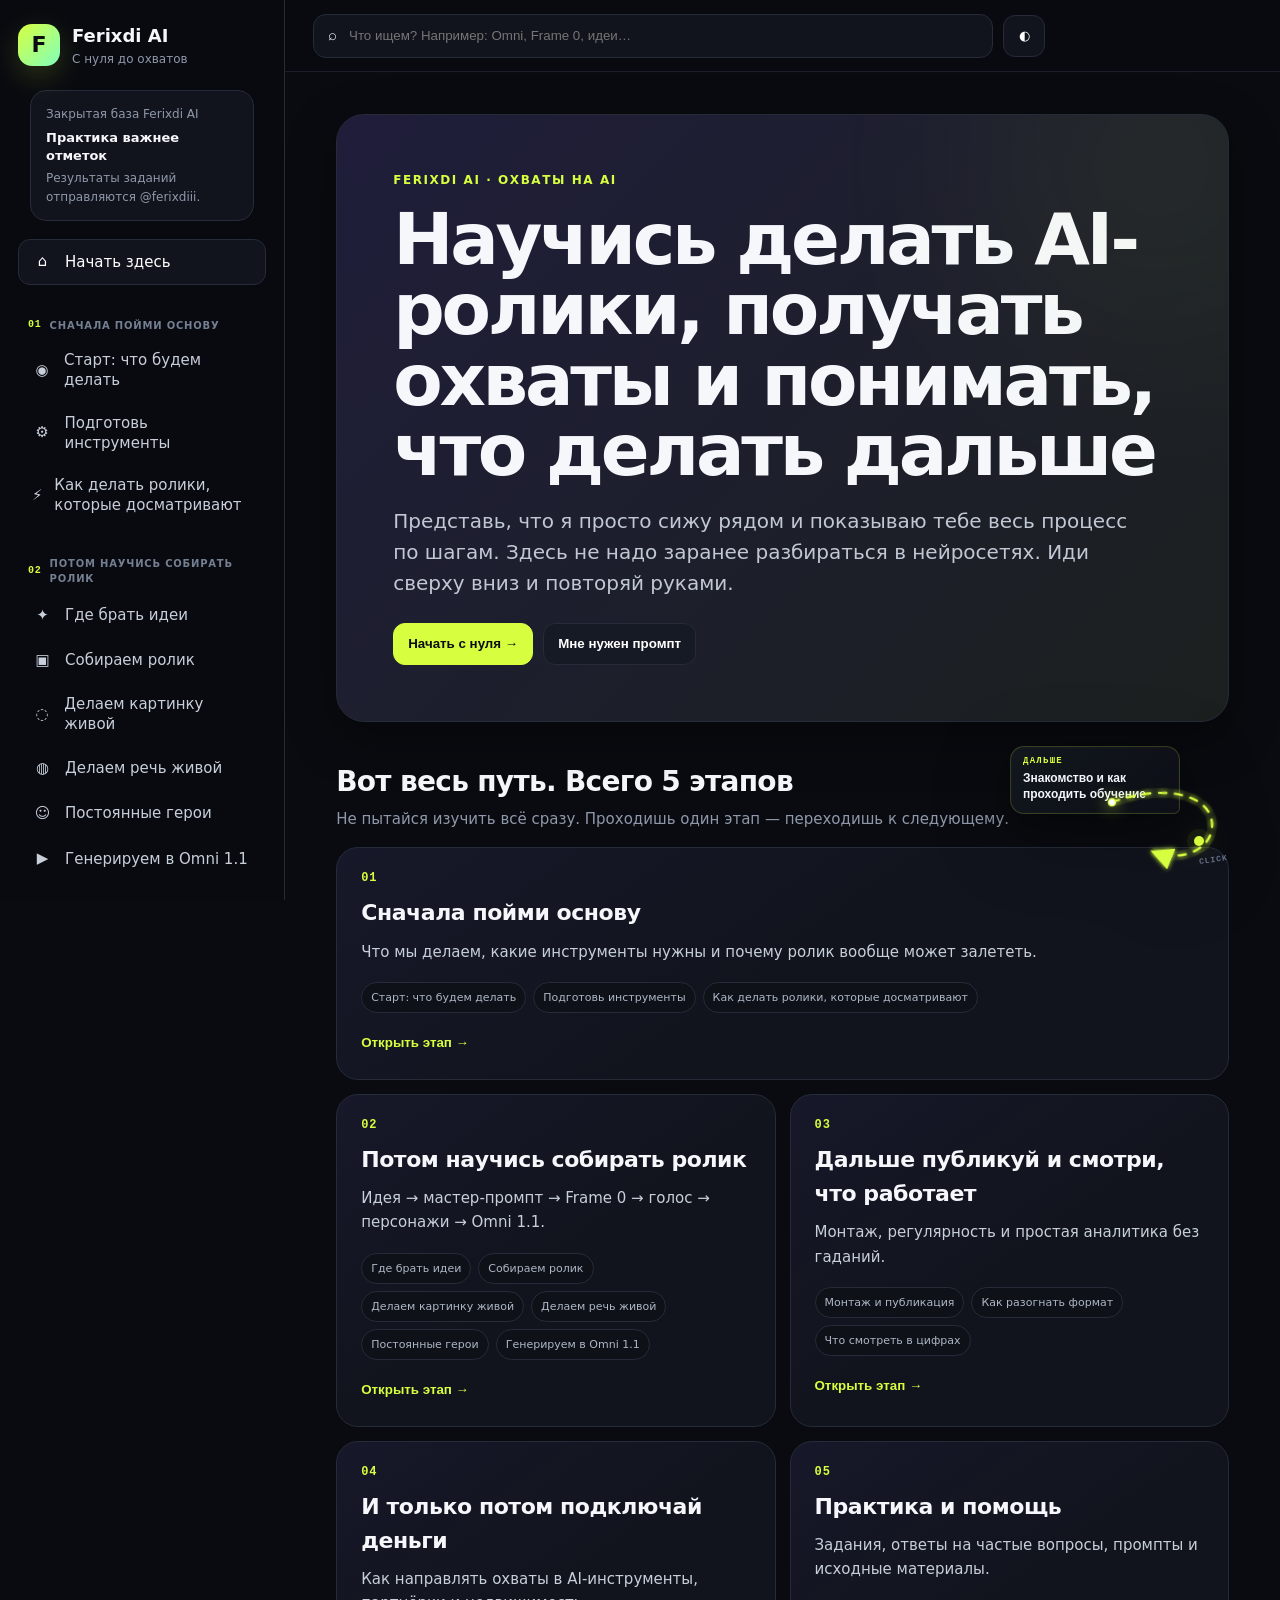
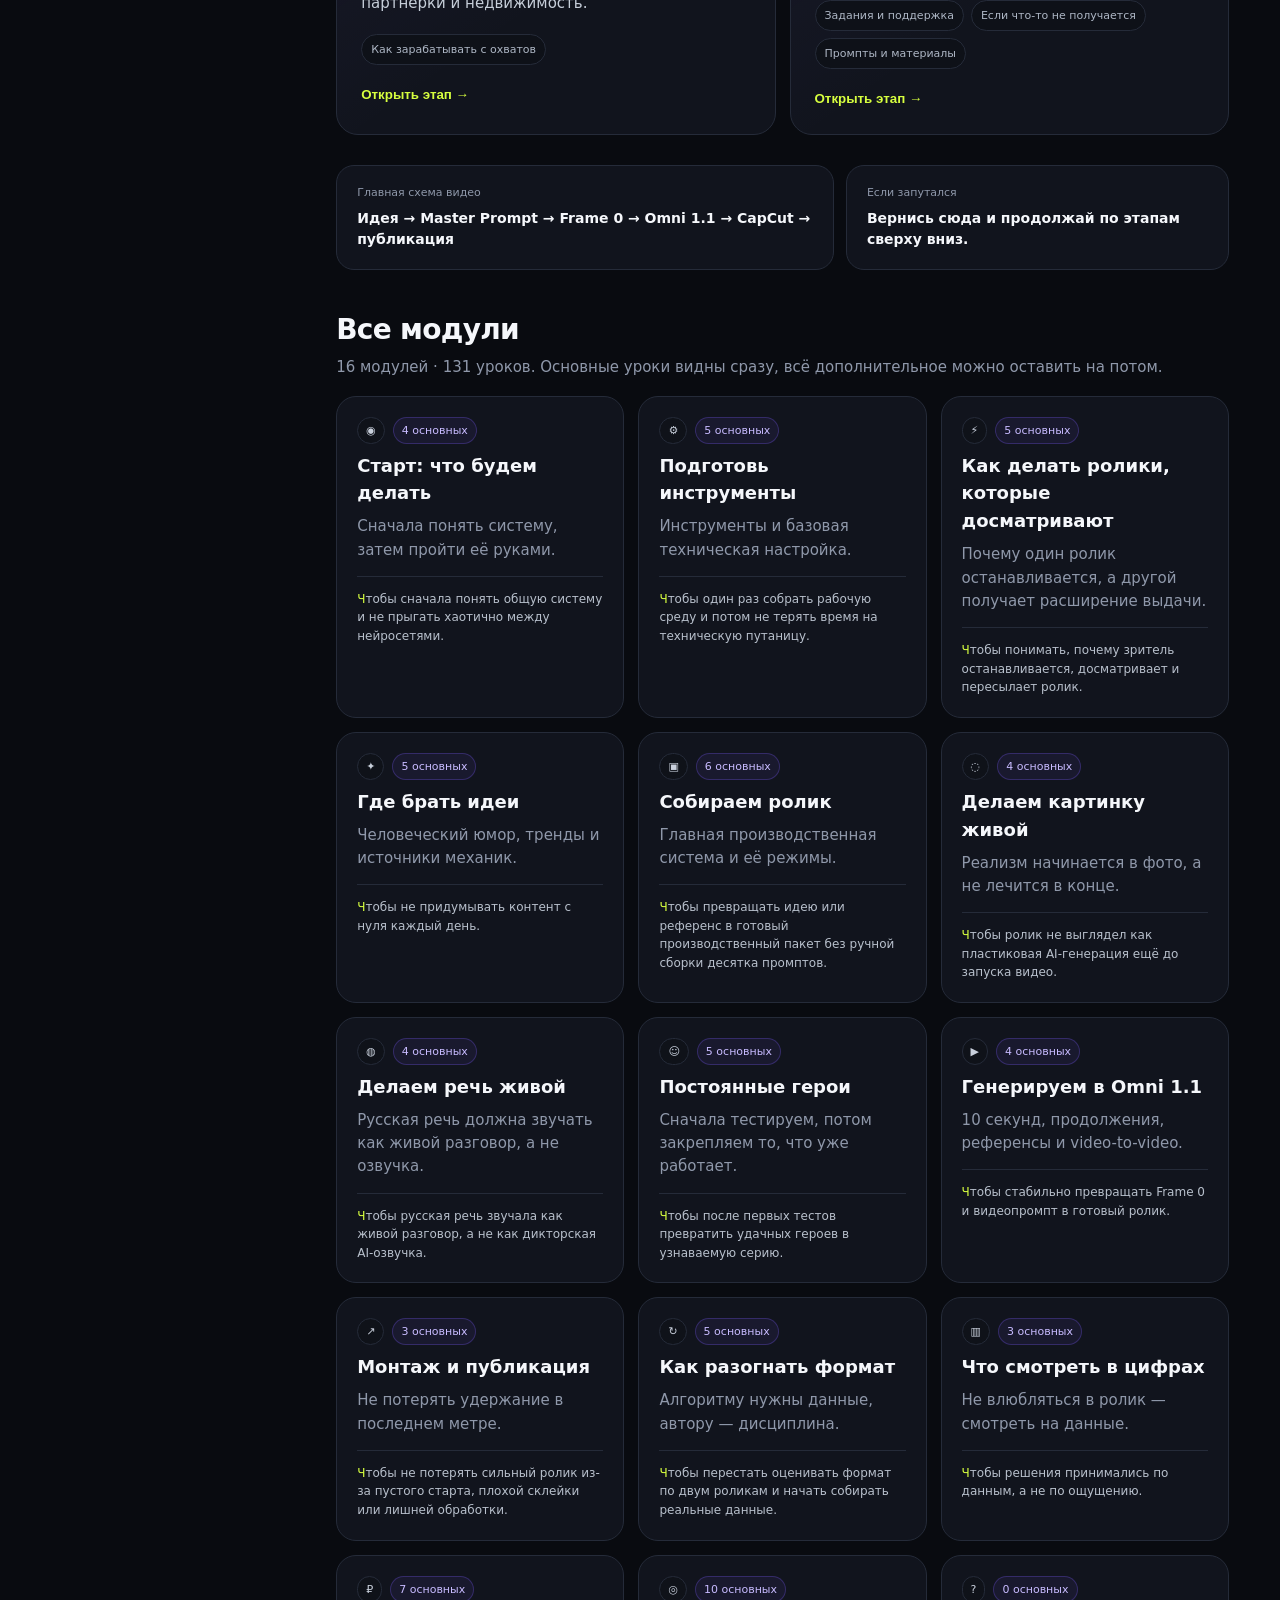
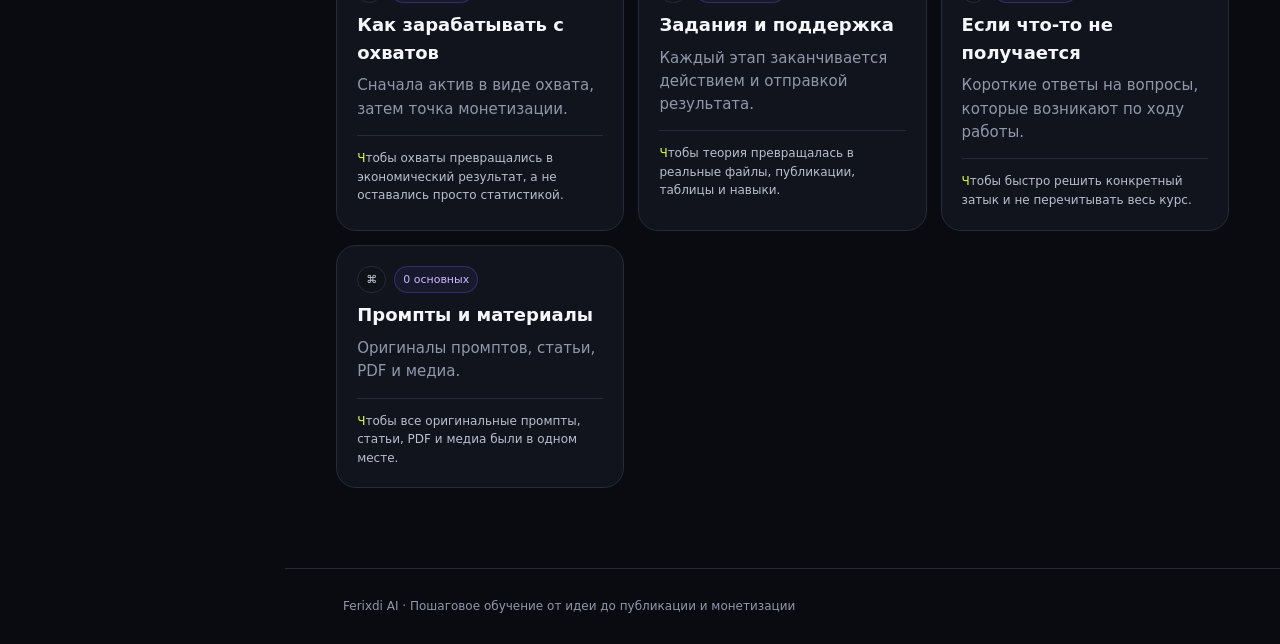
==== commit e3e73e9e: "Cache bust creative guide V8" ====
--- a/index.html
+++ b/index.html
@@ -6,7 +6,7 @@
   <meta name="theme-color" content="#0a0c12" />
   <title>Ferixdi AI — Охваты на AI</title>
   <meta name="description" content="Практическая система Ferixdi AI: охваты, AI-видео, персонажи, аналитика и монетизация." />
-  <link rel="stylesheet" href="assets/css/styles.css?v=20260930-6" />
+  <link rel="stylesheet" href="assets/css/styles.css?v=20260930-8" />
 </head>
 <body>
   <div class="app-shell">
@@ -48,7 +48,7 @@
     </div>
   </div>
 
-  <script src="assets/js/app.js?v=20260930-6"></script>
+  <script src="assets/js/app.js?v=20260930-8"></script>
 <!-- final-build -->
 </body>
 </html>
--- a/assets/css/styles.css
+++ b/assets/css/styles.css
@@ -621,3 +621,297 @@
   .stage-card{padding:20px}
   .extra-lessons>summary{align-items:flex-start;flex-direction:column;gap:5px}
 }
+
+
+/* VISUAL LEARNING TYPES V7 */
+.content-eyebrow{
+  display:flex;
+  align-items:center;
+  gap:9px;
+  margin-bottom:14px;
+  color:var(--accent);
+  font-size:11px;
+  font-weight:900;
+  letter-spacing:.11em;
+  text-transform:uppercase;
+}
+.content-eyebrow span{
+  display:grid;
+  place-items:center;
+  width:24px;height:24px;
+  border-radius:8px;
+  background:rgba(215,255,63,.08);
+  border:1px solid rgba(215,255,63,.16);
+}
+
+.module-content-group{
+  margin:34px 0 46px;
+}
+.group-head{
+  display:flex;
+  align-items:flex-end;
+  justify-content:space-between;
+  gap:24px;
+  margin-bottom:14px;
+}
+.group-head h2{
+  margin:5px 0 5px;
+  font-size:25px;
+}
+.group-head p{
+  margin:0!important;
+  color:var(--muted)!important;
+  font-size:13px!important;
+}
+.group-kicker{
+  color:var(--accent);
+  font-size:10px;
+  font-weight:900;
+  letter-spacing:.11em;
+}
+.group-count{
+  flex:0 0 auto;
+  min-width:38px;height:38px;
+  display:grid;place-items:center;
+  border:1px solid var(--line);
+  border-radius:12px;
+  color:#cfd6e0;
+  background:var(--panel);
+  font-weight:800;
+  font-size:12px;
+}
+
+.lesson-row{
+  grid-template-columns:42px minmax(0,1fr) 28px!important;
+  padding:16px 17px!important;
+  gap:14px!important;
+  align-items:center!important;
+}
+.kind-chip{
+  width:36px;height:36px;
+  display:grid;place-items:center;
+  border-radius:11px;
+  border:1px solid var(--line);
+  background:#0f131b;
+  font-size:13px;
+  color:#b8c2d0;
+}
+.lesson-row-main{min-width:0}
+.row-top{
+  display:flex;
+  align-items:center;
+  gap:8px;
+  margin-bottom:5px;
+}
+.content-type{
+  font-size:9px;
+  font-weight:900;
+  letter-spacing:.1em;
+  color:var(--accent);
+}
+.row-num{
+  color:#687387;
+  font:700 9px/1 ui-monospace,SFMono-Regular,Menlo,monospace;
+}
+.row-arrow{
+  color:#6e788a;
+  font-size:16px;
+  text-align:right;
+}
+.kind-video{border-color:rgba(124,92,255,.2)!important;background:linear-gradient(90deg,rgba(124,92,255,.04),transparent),var(--panel)}
+.kind-lesson{border-color:rgba(62,190,255,.16)!important}
+.kind-practice{border-color:rgba(215,255,63,.16)!important;background:linear-gradient(90deg,rgba(215,255,63,.035),transparent),var(--panel)}
+.kind-insight{background:rgba(255,255,255,.015)!important}
+.kind-guide{background:linear-gradient(90deg,rgba(255,255,255,.018),transparent),var(--panel)}
+
+.insight-hero{
+  margin:22px 0 28px;
+  padding:22px 24px;
+  border-radius:20px;
+  background:linear-gradient(135deg,rgba(215,255,63,.09),rgba(124,92,255,.05)),var(--panel);
+  border:1px solid rgba(215,255,63,.16);
+}
+.insight-hero span{
+  color:var(--accent);
+  font-size:10px;
+  font-weight:900;
+  letter-spacing:.12em;
+}
+.insight-hero p{
+  margin:10px 0 0!important;
+  color:#f3f6fb!important;
+  font-size:20px!important;
+  line-height:1.5!important;
+  max-width:900px!important;
+}
+
+.kind-page-insight .lesson-core{
+  padding:22px 24px;
+  background:var(--panel);
+}
+.kind-page-insight .lesson-core h2{
+  font-size:22px;
+}
+.kind-page-practice .friend-box{
+  border-color:rgba(215,255,63,.22);
+}
+.kind-page-video .friend-box{
+  border-color:rgba(124,92,255,.25);
+  background:linear-gradient(135deg,rgba(124,92,255,.08),rgba(42,190,255,.035)),var(--panel);
+}
+
+.module-intro{
+  position:relative;
+  padding:26px 28px 6px;
+  border-radius:24px;
+  background:radial-gradient(circle at 10% 0%,rgba(124,92,255,.08),transparent 35%);
+}
+
+.group-video .group-kicker{color:#a996ff}
+.group-practice .group-kicker{color:var(--accent)}
+.group-insight .group-kicker{color:#90a0b8}
+.group-guide .group-kicker{color:#78c7ff}
+.group-lesson .group-kicker{color:#69d8ff}
+
+@media(max-width:700px){
+  .group-head{align-items:flex-start}
+  .lesson-row{grid-template-columns:36px minmax(0,1fr) 20px!important;padding:14px!important;gap:11px!important}
+  .kind-chip{width:32px;height:32px}
+  .content-type{font-size:8px}
+  .insight-hero p{font-size:17px!important}
+  .module-intro{padding:20px 0 4px;background:none}
+}
+
+
+/* CREATIVE DESKTOP GUIDE V8 */
+.ferixdi-guide{
+  position:fixed;
+  right:34px;
+  bottom:28px;
+  z-index:120;
+  width:250px;
+  height:132px;
+  border:0;
+  padding:0;
+  background:transparent;
+  color:inherit;
+  cursor:pointer;
+  opacity:0;
+  transform:translateY(14px) scale(.96);
+  pointer-events:none;
+  transition:opacity .32s ease,transform .42s cubic-bezier(.2,.8,.2,1);
+  filter:drop-shadow(0 18px 36px rgba(0,0,0,.28));
+}
+.ferixdi-guide.show{
+  opacity:1;
+  transform:translateY(0) scale(1);
+  pointer-events:auto;
+}
+.guide-copy{
+  position:absolute;
+  right:66px;
+  bottom:58px;
+  max-width:170px;
+  padding:10px 12px 11px;
+  border:1px solid rgba(215,255,63,.18);
+  border-radius:14px 14px 6px 14px;
+  background:linear-gradient(135deg,rgba(19,24,31,.96),rgba(13,16,23,.92));
+  backdrop-filter:blur(14px);
+  -webkit-backdrop-filter:blur(14px);
+  text-align:left;
+  box-shadow:0 10px 32px rgba(0,0,0,.25),inset 0 0 0 1px rgba(255,255,255,.015);
+}
+.guide-kicker{
+  display:block;
+  margin-bottom:4px;
+  color:var(--accent);
+  font:900 9px/1 ui-monospace,SFMono-Regular,Menlo,monospace;
+  letter-spacing:.14em;
+}
+.guide-title{
+  display:block;
+  color:#f3f6fb;
+  font-size:12px;
+  font-weight:780;
+  line-height:1.35;
+}
+.guide-art{
+  position:absolute;
+  right:0;
+  bottom:0;
+  width:150px;
+  height:98px;
+  transform:rotate(-6deg);
+  transform-origin:70% 70%;
+  transition:transform .28s ease;
+}
+.ferixdi-guide:hover .guide-art{
+  transform:rotate(-2deg) translateX(4px) translateY(1px);
+}
+.guide-art svg{
+  width:100%;
+  height:100%;
+  overflow:visible;
+}
+.guide-ghost{
+  fill:none;
+  stroke:rgba(215,255,63,.08);
+  stroke-width:9;
+  stroke-linecap:round;
+}
+.guide-path{
+  fill:none;
+  stroke:var(--accent);
+  stroke-width:2.1;
+  stroke-linecap:round;
+  stroke-dasharray:7 8;
+  animation:guideDash 1.15s linear infinite;
+}
+.guide-head{
+  fill:var(--accent);
+}
+.guide-orb{
+  fill:#fff;
+  stroke:var(--accent);
+  stroke-width:1.2;
+  filter:drop-shadow(0 0 7px var(--accent));
+}
+.ferixdi-guide:before{
+  content:'';
+  position:absolute;
+  right:42px;
+  bottom:26px;
+  width:10px;
+  height:10px;
+  border-radius:50%;
+  background:var(--accent);
+  box-shadow:0 0 0 7px rgba(215,255,63,.06),0 0 24px rgba(215,255,63,.35);
+  animation:guidePulse 1.8s ease-in-out infinite;
+}
+.ferixdi-guide:after{
+  content:'click';
+  position:absolute;
+  right:18px;
+  bottom:8px;
+  color:#657084;
+  font:700 8px/1 ui-monospace,SFMono-Regular,Menlo,monospace;
+  letter-spacing:.12em;
+  text-transform:uppercase;
+  transform:rotate(-8deg);
+}
+@keyframes guideDash{
+  to{stroke-dashoffset:-30}
+}
+@keyframes guidePulse{
+  0%,100%{transform:scale(.88);opacity:.68}
+  50%{transform:scale(1.18);opacity:1}
+}
+@media(prefers-reduced-motion:reduce){
+  .guide-path,.ferixdi-guide:before{animation:none}
+}
+@media(max-width:1079px){
+  .ferixdi-guide{display:none!important}
+}
+@media(min-width:1500px){
+  .ferixdi-guide{right:46px;bottom:34px}
+}
